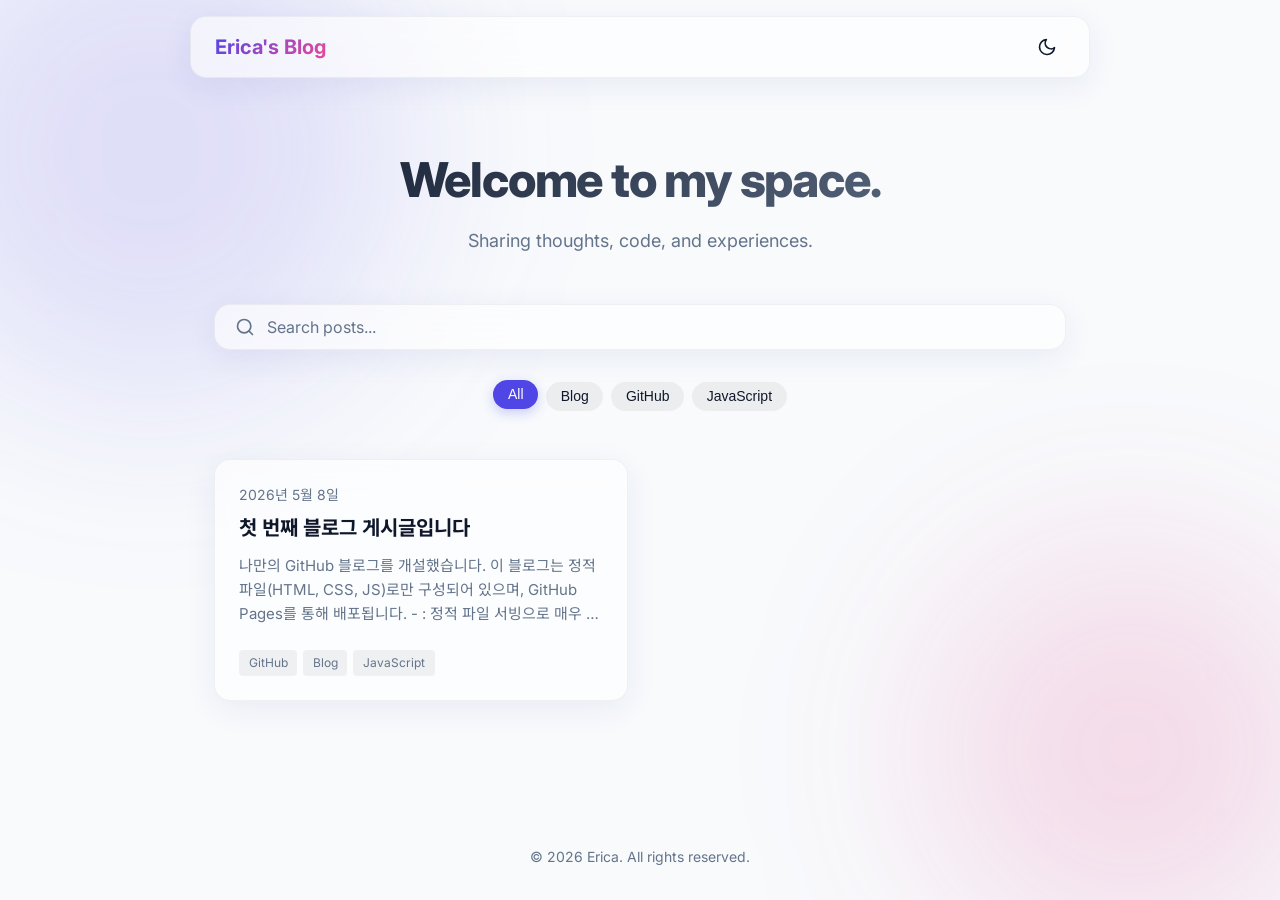
==== index.html @ 8cc96558 "Initial commit for my GitHub blog" ====
<!DOCTYPE html>
<html lang="ko">
<head>
  <meta charset="UTF-8">
  <meta name="viewport" content="width=device-width, initial-scale=1.0">
  <title>My GitHub Blog</title>
  <meta name="description" content="개발 블로그입니다.">
  <link rel="preconnect" href="https://fonts.googleapis.com">
  <link rel="preconnect" href="https://fonts.gstatic.com" crossorigin>
  <link href="https://fonts.googleapis.com/css2?family=Inter:wght@400;500;600;700;800&family=Noto+Sans+KR:wght@400;500;700&display=swap" rel="stylesheet">
  <link rel="stylesheet" href="css/style.css">
  <link rel="stylesheet" href="css/prism.css">
</head>
<body class="theme-dark">
  <div class="glow-blob glow-blob-1"></div>
  <div class="glow-blob glow-blob-2"></div>
  
  <header class="header glass">
    <div class="container header-content">
      <a href="index.html" class="logo">Erica's Blog</a>
      <div class="header-actions">
        <button id="theme-toggle" class="icon-btn" aria-label="Toggle Theme">
          <svg class="moon-icon" xmlns="http://www.w3.org/2000/svg" width="20" height="20" viewBox="0 0 24 24" fill="none" stroke="currentColor" stroke-width="2" stroke-linecap="round" stroke-linejoin="round"><path d="M21 12.79A9 9 0 1 1 11.21 3 7 7 0 0 0 21 12.79z"></path></svg>
          <svg class="sun-icon" xmlns="http://www.w3.org/2000/svg" width="20" height="20" viewBox="0 0 24 24" fill="none" stroke="currentColor" stroke-width="2" stroke-linecap="round" stroke-linejoin="round"><circle cx="12" cy="12" r="5"></circle><line x1="12" y1="1" x2="12" y2="3"></line><line x1="12" y1="21" x2="12" y2="23"></line><line x1="4.22" y1="4.22" x2="5.64" y2="5.64"></line><line x1="18.36" y1="18.36" x2="19.78" y2="19.78"></line><line x1="1" y1="12" x2="3" y2="12"></line><line x1="21" y1="12" x2="23" y2="12"></line><line x1="4.22" y1="19.78" x2="5.64" y2="18.36"></line><line x1="18.36" y1="5.64" x2="19.78" y2="4.22"></line></svg>
        </button>
      </div>
    </div>
  </header>

  <main class="container main-content">
    <section class="hero">
      <h1 class="hero-title">Welcome to my space.</h1>
      <p class="hero-subtitle">Sharing thoughts, code, and experiences.</p>
    </section>

    <div class="search-container glass">
      <svg class="search-icon" xmlns="http://www.w3.org/2000/svg" width="20" height="20" viewBox="0 0 24 24" fill="none" stroke="currentColor" stroke-width="2" stroke-linecap="round" stroke-linejoin="round"><circle cx="11" cy="11" r="8"></circle><line x1="21" y1="21" x2="16.65" y2="16.65"></line></svg>
      <input type="text" id="search-input" placeholder="Search posts..." aria-label="Search posts">
    </div>

    <div class="tags-container" id="tags-container">
      <!-- Tags will be dynamically loaded here -->
    </div>

    <div class="posts-grid" id="posts-container">
      <div class="loading-spinner"></div>
    </div>
  </main>

  <footer class="footer">
    <div class="container">
      <p>&copy; 2026 Erica. All rights reserved.</p>
    </div>
  </footer>

  <script src="js/theme.js"></script>
  <script src="js/search.js"></script>
  <script src="js/app.js"></script>
</body>
</html>
---- css/style.css ----
:root {
  /* Dark Theme variables (Default) */
  --bg-color: #0f1115;
  --text-color: #f1f5f9;
  --text-muted: #94a3b8;
  --glass-bg: rgba(30, 41, 59, 0.4);
  --glass-border: rgba(255, 255, 255, 0.08);
  --glass-shadow: 0 8px 32px 0 rgba(0, 0, 0, 0.37);
  --accent-color: #6366f1;
  --accent-hover: #818cf8;
  --blob-1: rgba(99, 102, 241, 0.3);
  --blob-2: rgba(236, 72, 153, 0.2);
  --card-hover: rgba(255, 255, 255, 0.05);
}

.theme-light {
  --bg-color: #f8fafc;
  --text-color: #0f172a;
  --text-muted: #64748b;
  --glass-bg: rgba(255, 255, 255, 0.6);
  --glass-border: rgba(0, 0, 0, 0.05);
  --glass-shadow: 0 8px 32px 0 rgba(31, 38, 135, 0.07);
  --accent-color: #4f46e5;
  --accent-hover: #4338ca;
  --blob-1: rgba(79, 70, 229, 0.15);
  --blob-2: rgba(219, 39, 119, 0.15);
  --card-hover: rgba(0, 0, 0, 0.02);
}

* {
  margin: 0;
  padding: 0;
  box-sizing: border-box;
}

body {
  font-family: 'Inter', 'Noto Sans KR', sans-serif;
  background-color: var(--bg-color);
  color: var(--text-color);
  line-height: 1.6;
  transition: background-color 0.3s ease, color 0.3s ease;
  overflow-x: hidden;
  position: relative;
  min-height: 100vh;
  display: flex;
  flex-direction: column;
}

/* Background Blobs */
.glow-blob {
  position: fixed;
  border-radius: 50%;
  filter: blur(100px);
  z-index: -1;
  pointer-events: none;
  animation: float 20s ease-in-out infinite;
}

.glow-blob-1 {
  width: 500px;
  height: 500px;
  background: var(--blob-1);
  top: -100px;
  left: -100px;
}

.glow-blob-2 {
  width: 400px;
  height: 400px;
  background: var(--blob-2);
  bottom: -50px;
  right: -50px;
  animation-delay: -10s;
}

@keyframes float {
  0%, 100% { transform: translate(0, 0); }
  33% { transform: translate(30px, -50px); }
  66% { transform: translate(-20px, 20px); }
}

.container {
  max-width: 900px;
  margin: 0 auto;
  padding: 0 1.5rem;
}

/* Glassmorphism utility */
.glass {
  background: var(--glass-bg);
  backdrop-filter: blur(12px);
  -webkit-backdrop-filter: blur(12px);
  border: 1px solid var(--glass-border);
  box-shadow: var(--glass-shadow);
  border-radius: 16px;
}

/* Header */
.header {
  position: sticky;
  top: 1rem;
  z-index: 100;
  margin: 1rem auto;
  width: calc(100% - 2rem);
  max-width: 900px;
  transition: all 0.3s ease;
}

.header-content {
  display: flex;
  justify-content: space-between;
  align-items: center;
  height: 60px;
  padding: 0 1.5rem;
}

.logo {
  font-weight: 700;
  font-size: 1.25rem;
  text-decoration: none;
  color: var(--text-color);
  background: linear-gradient(135deg, var(--accent-color), #ec4899);
  -webkit-background-clip: text;
  -webkit-text-fill-color: transparent;
  display: flex;
  align-items: center;
  gap: 0.5rem;
  transition: opacity 0.2s ease;
}

.logo:hover {
  opacity: 0.8;
}

.icon-btn {
  background: transparent;
  border: none;
  color: var(--text-color);
  cursor: pointer;
  padding: 0.5rem;
  border-radius: 50%;
  display: flex;
  align-items: center;
  justify-content: center;
  transition: background-color 0.2s ease;
}

.icon-btn:hover {
  background-color: var(--glass-border);
}

.theme-light .sun-icon { display: none; }
.theme-dark .moon-icon { display: none; }

/* Main Content */
.main-content {
  flex: 1;
  padding-top: 3rem;
  padding-bottom: 4rem;
}

.hero {
  text-align: center;
  margin-bottom: 3rem;
}

.hero-title {
  font-size: 3rem;
  font-weight: 800;
  letter-spacing: -0.025em;
  margin-bottom: 0.5rem;
  background: linear-gradient(135deg, var(--text-color) 0%, var(--text-muted) 100%);
  -webkit-background-clip: text;
  -webkit-text-fill-color: transparent;
}

.hero-subtitle {
  font-size: 1.125rem;
  color: var(--text-muted);
}

/* Search */
.search-container {
  display: flex;
  align-items: center;
  padding: 0.75rem 1.25rem;
  margin-bottom: 2rem;
  gap: 0.75rem;
  transition: border-color 0.3s ease, box-shadow 0.3s ease;
}

.search-container:focus-within {
  border-color: var(--accent-color);
  box-shadow: 0 0 0 2px rgba(99, 102, 241, 0.2);
}

.search-icon {
  color: var(--text-muted);
}

#search-input {
  flex: 1;
  background: transparent;
  border: none;
  outline: none;
  color: var(--text-color);
  font-size: 1rem;
  font-family: inherit;
}

#search-input::placeholder {
  color: var(--text-muted);
}

/* Tags */
.tags-container {
  display: flex;
  flex-wrap: wrap;
  gap: 0.5rem;
  margin-bottom: 3rem;
  justify-content: center;
}

.tag {
  padding: 0.35rem 0.85rem;
  border-radius: 9999px;
  font-size: 0.875rem;
  font-weight: 500;
  cursor: pointer;
  background: var(--glass-border);
  color: var(--text-color);
  transition: all 0.2s ease;
  border: 1px solid transparent;
}

.tag:hover, .tag.active {
  background: var(--accent-color);
  color: white;
  transform: translateY(-2px);
  box-shadow: 0 4px 12px rgba(99, 102, 241, 0.3);
}

/* Posts Grid */
.posts-grid {
  display: grid;
  grid-template-columns: repeat(auto-fill, minmax(300px, 1fr));
  gap: 1.5rem;
}

.post-card {
  display: block;
  text-decoration: none;
  color: inherit;
  padding: 1.5rem;
  transition: transform 0.3s ease, background-color 0.3s ease;
  height: 100%;
  display: flex;
  flex-direction: column;
}

.post-card:hover {
  transform: translateY(-5px);
  background-color: var(--card-hover);
}

.post-card-date {
  font-size: 0.875rem;
  color: var(--text-muted);
  margin-bottom: 0.5rem;
}

.post-card-title {
  font-size: 1.25rem;
  font-weight: 700;
  margin-bottom: 0.75rem;
  line-height: 1.4;
}

.post-card-excerpt {
  color: var(--text-muted);
  font-size: 0.9375rem;
  margin-bottom: 1.5rem;
  flex: 1;
  display: -webkit-box;
  -webkit-line-clamp: 3;
  -webkit-box-orient: vertical;
  overflow: hidden;
}

.post-card-tags {
  display: flex;
  flex-wrap: wrap;
  gap: 0.375rem;
}

.post-card-tag {
  font-size: 0.75rem;
  padding: 0.2rem 0.6rem;
  background: var(--glass-border);
  border-radius: 4px;
  color: var(--text-muted);
}

/* Post Detail */
.post-container {
  padding: 2.5rem;
  margin-bottom: 2rem;
}

.post-header {
  margin-bottom: 2.5rem;
  padding-bottom: 2rem;
  border-bottom: 1px solid var(--glass-border);
}

.post-title {
  font-size: 2.5rem;
  font-weight: 800;
  margin-bottom: 1rem;
  line-height: 1.3;
}

.post-meta {
  display: flex;
  align-items: center;
  gap: 1rem;
  color: var(--text-muted);
  font-size: 0.9375rem;
}

.post-meta-tags {
  display: flex;
  gap: 0.5rem;
}

/* Markdown Styles */
.markdown-body {
  color: var(--text-color);
  font-size: 1.0625rem;
  line-height: 1.7;
}

.markdown-body h1, .markdown-body h2, .markdown-body h3, .markdown-body h4 {
  margin-top: 2em;
  margin-bottom: 1em;
  font-weight: 700;
  line-height: 1.3;
}

.markdown-body h2 {
  font-size: 1.75rem;
  border-bottom: 1px solid var(--glass-border);
  padding-bottom: 0.5rem;
}

.markdown-body p {
  margin-bottom: 1.25rem;
}

.markdown-body a {
  color: var(--accent-color);
  text-decoration: none;
  transition: color 0.2s;
}

.markdown-body a:hover {
  color: var(--accent-hover);
  text-decoration: underline;
}

.markdown-body ul, .markdown-body ol {
  margin-bottom: 1.25rem;
  padding-left: 1.5rem;
}

.markdown-body li {
  margin-bottom: 0.5rem;
}

.markdown-body blockquote {
  border-left: 4px solid var(--accent-color);
  padding-left: 1rem;
  color: var(--text-muted);
  margin-left: 0;
  margin-bottom: 1.25rem;
  background: var(--glass-border);
  padding: 1rem;
  border-radius: 0 8px 8px 0;
}

.markdown-body code:not([class*="language-"]) {
  background: var(--glass-border);
  padding: 0.2em 0.4em;
  border-radius: 4px;
  font-family: monospace;
  font-size: 0.875em;
  color: #ec4899;
}

.markdown-body pre {
  margin-bottom: 1.5rem;
  border-radius: 8px;
  border: 1px solid var(--glass-border);
}

.markdown-body img {
  max-width: 100%;
  border-radius: 8px;
  margin: 1.5rem 0;
}

/* Comments */
.comments-section {
  padding: 2.5rem;
}

.comments-section h3 {
  margin-bottom: 1.5rem;
  font-size: 1.5rem;
}

/* Footer */
.footer {
  text-align: center;
  padding: 2rem 0;
  color: var(--text-muted);
  font-size: 0.875rem;
}

/* Utilities */
.loading-spinner {
  width: 40px;
  height: 40px;
  border: 3px solid var(--glass-border);
  border-top-color: var(--accent-color);
  border-radius: 50%;
  animation: spin 1s linear infinite;
  margin: 2rem auto;
}

@keyframes spin {
  to { transform: rotate(360deg); }
}

@media (max-width: 768px) {
  .hero-title { font-size: 2.25rem; }
  .post-title { font-size: 2rem; }
  .post-container { padding: 1.5rem; }
  .comments-section { padding: 1.5rem; }
}
---- css/prism.css ----
/* PrismJS 1.29.0 One Dark Theme */
code[class*="language-"], pre[class*="language-"] {
  color: #abb2bf;
  background: none;
  font-family: Consolas, Monaco, 'Andale Mono', 'Ubuntu Mono', monospace;
  font-size: 14px;
  text-align: left;
  white-space: pre;
  word-spacing: normal;
  word-break: normal;
  word-wrap: normal;
  line-height: 1.5;
  -moz-tab-size: 4;
  -o-tab-size: 4;
  tab-size: 4;
  -webkit-hyphens: none;
  -moz-hyphens: none;
  -ms-hyphens: none;
  hyphens: none;
}

pre[class*="language-"] {
  padding: 1em;
  margin: 0.5em 0;
  overflow: auto;
  background: #282c34;
}

:not(pre) > code[class*="language-"] {
  background: #282c34;
  padding: .1em;
  border-radius: .3em;
  white-space: normal;
}

.token.comment, .token.prolog, .token.doctype, .token.cdata { color: #5c6370; }
.token.punctuation { color: #abb2bf; }
.token.namespace { opacity: .7; }
.token.property, .token.tag, .token.boolean, .token.number, .token.constant, .token.symbol, .token.deleted { color: #e06c75; }
.token.selector, .token.attr-name, .token.string, .token.char, .token.builtin, .token.inserted { color: #98c379; }
.token.operator, .token.entity, .token.url, .language-css .token.string, .style .token.string { color: #56b6c2; }
.token.atrule, .token.attr-value, .token.keyword { color: #c678dd; }
.token.function, .token.class-name { color: #61afef; }
.token.regex, .token.important, .token.variable { color: #c678dd; }
.token.important, .token.bold { font-weight: bold; }
.token.italic { font-style: italic; }
.token.entity { cursor: help; }
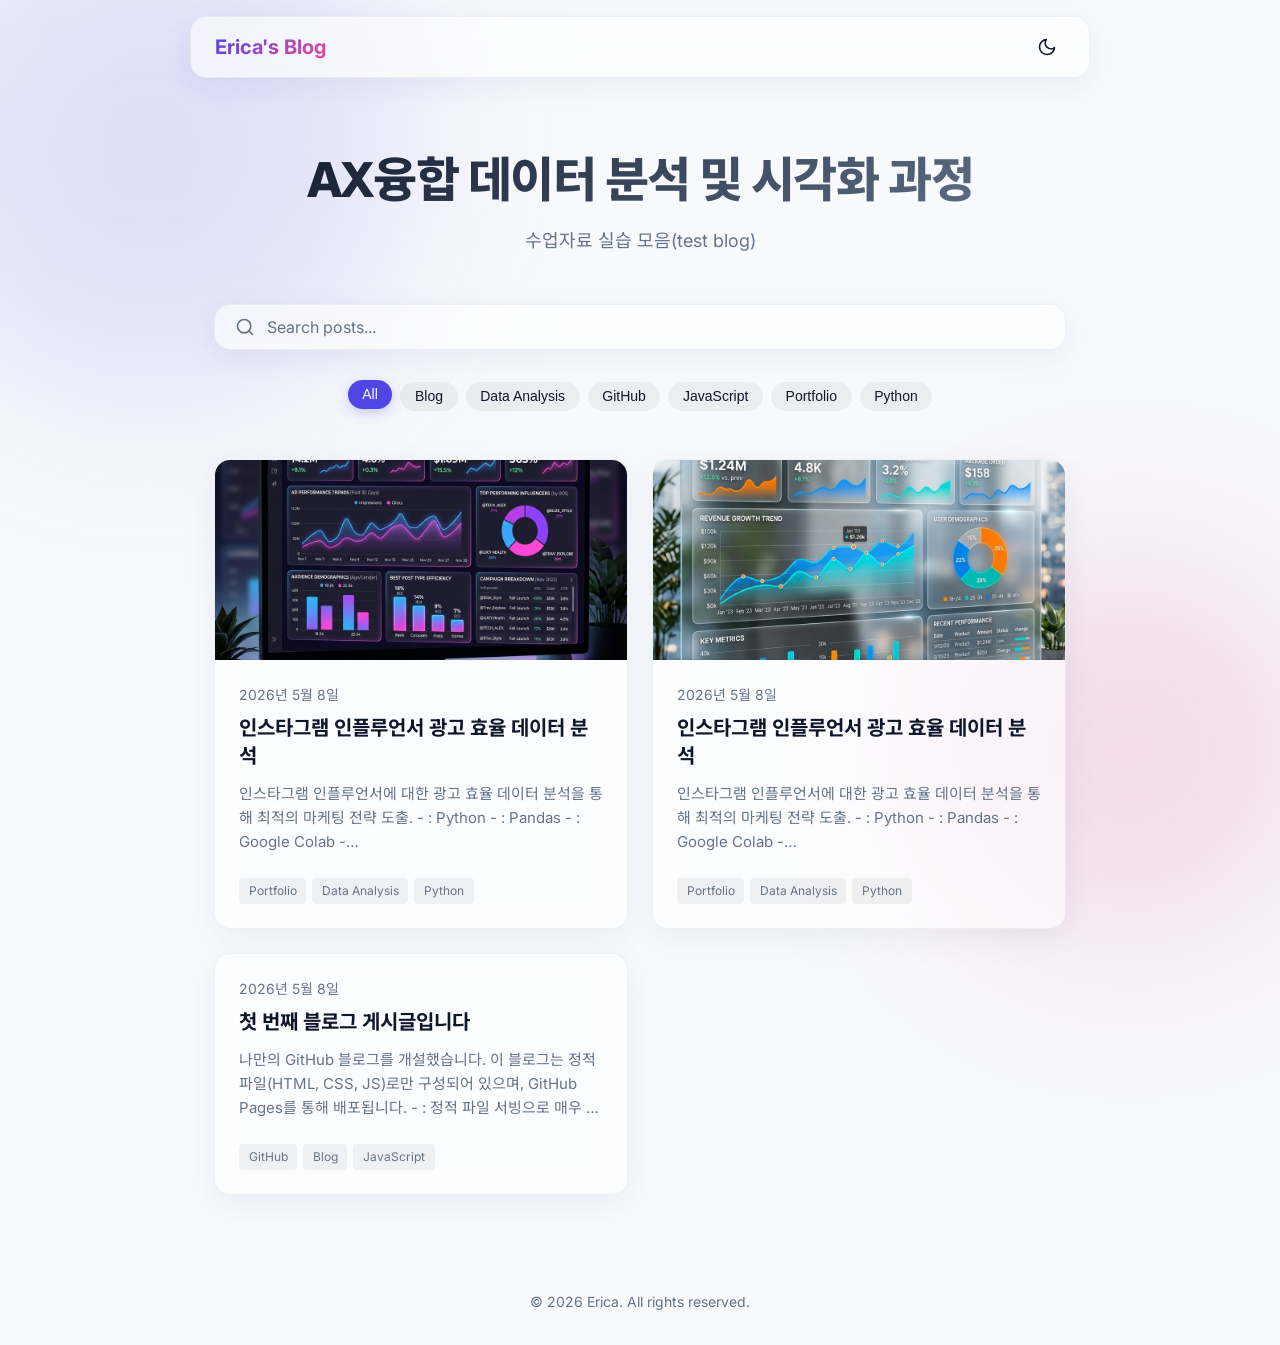
==== commit 343a7269: "style: 메인 화면 문구 수정 및 코드 포맷팅" ====
--- a/index.html
+++ b/index.html
@@ -1,5 +1,6 @@
 <!DOCTYPE html>
 <html lang="ko">
+
 <head>
   <meta charset="UTF-8">
   <meta name="viewport" content="width=device-width, initial-scale=1.0">
@@ -7,21 +8,38 @@
   <meta name="description" content="개발 블로그입니다.">
   <link rel="preconnect" href="https://fonts.googleapis.com">
   <link rel="preconnect" href="https://fonts.gstatic.com" crossorigin>
-  <link href="https://fonts.googleapis.com/css2?family=Inter:wght@400;500;600;700;800&family=Noto+Sans+KR:wght@400;500;700&display=swap" rel="stylesheet">
+  <link
+    href="https://fonts.googleapis.com/css2?family=Inter:wght@400;500;600;700;800&family=Noto+Sans+KR:wght@400;500;700&display=swap"
+    rel="stylesheet">
   <link rel="stylesheet" href="css/style.css">
   <link rel="stylesheet" href="css/prism.css">
 </head>
+
 <body class="theme-dark">
   <div class="glow-blob glow-blob-1"></div>
   <div class="glow-blob glow-blob-2"></div>
-  
+
   <header class="header glass">
     <div class="container header-content">
       <a href="index.html" class="logo">Erica's Blog</a>
       <div class="header-actions">
         <button id="theme-toggle" class="icon-btn" aria-label="Toggle Theme">
-          <svg class="moon-icon" xmlns="http://www.w3.org/2000/svg" width="20" height="20" viewBox="0 0 24 24" fill="none" stroke="currentColor" stroke-width="2" stroke-linecap="round" stroke-linejoin="round"><path d="M21 12.79A9 9 0 1 1 11.21 3 7 7 0 0 0 21 12.79z"></path></svg>
-          <svg class="sun-icon" xmlns="http://www.w3.org/2000/svg" width="20" height="20" viewBox="0 0 24 24" fill="none" stroke="currentColor" stroke-width="2" stroke-linecap="round" stroke-linejoin="round"><circle cx="12" cy="12" r="5"></circle><line x1="12" y1="1" x2="12" y2="3"></line><line x1="12" y1="21" x2="12" y2="23"></line><line x1="4.22" y1="4.22" x2="5.64" y2="5.64"></line><line x1="18.36" y1="18.36" x2="19.78" y2="19.78"></line><line x1="1" y1="12" x2="3" y2="12"></line><line x1="21" y1="12" x2="23" y2="12"></line><line x1="4.22" y1="19.78" x2="5.64" y2="18.36"></line><line x1="18.36" y1="5.64" x2="19.78" y2="4.22"></line></svg>
+          <svg class="moon-icon" xmlns="http://www.w3.org/2000/svg" width="20" height="20" viewBox="0 0 24 24"
+            fill="none" stroke="currentColor" stroke-width="2" stroke-linecap="round" stroke-linejoin="round">
+            <path d="M21 12.79A9 9 0 1 1 11.21 3 7 7 0 0 0 21 12.79z"></path>
+          </svg>
+          <svg class="sun-icon" xmlns="http://www.w3.org/2000/svg" width="20" height="20" viewBox="0 0 24 24"
+            fill="none" stroke="currentColor" stroke-width="2" stroke-linecap="round" stroke-linejoin="round">
+            <circle cx="12" cy="12" r="5"></circle>
+            <line x1="12" y1="1" x2="12" y2="3"></line>
+            <line x1="12" y1="21" x2="12" y2="23"></line>
+            <line x1="4.22" y1="4.22" x2="5.64" y2="5.64"></line>
+            <line x1="18.36" y1="18.36" x2="19.78" y2="19.78"></line>
+            <line x1="1" y1="12" x2="3" y2="12"></line>
+            <line x1="21" y1="12" x2="23" y2="12"></line>
+            <line x1="4.22" y1="19.78" x2="5.64" y2="18.36"></line>
+            <line x1="18.36" y1="5.64" x2="19.78" y2="4.22"></line>
+          </svg>
         </button>
       </div>
     </div>
@@ -29,12 +47,16 @@
 
   <main class="container main-content">
     <section class="hero">
-      <h1 class="hero-title">Welcome to my space.</h1>
-      <p class="hero-subtitle">Sharing thoughts, code, and experiences.</p>
+      <h1 class="hero-title">AX융합 데이터 분석 및 시각화 과정</h1>
+      <p class="hero-subtitle">수업자료 실습 모음(test blog)</p>
     </section>
 
     <div class="search-container glass">
-      <svg class="search-icon" xmlns="http://www.w3.org/2000/svg" width="20" height="20" viewBox="0 0 24 24" fill="none" stroke="currentColor" stroke-width="2" stroke-linecap="round" stroke-linejoin="round"><circle cx="11" cy="11" r="8"></circle><line x1="21" y1="21" x2="16.65" y2="16.65"></line></svg>
+      <svg class="search-icon" xmlns="http://www.w3.org/2000/svg" width="20" height="20" viewBox="0 0 24 24" fill="none"
+        stroke="currentColor" stroke-width="2" stroke-linecap="round" stroke-linejoin="round">
+        <circle cx="11" cy="11" r="8"></circle>
+        <line x1="21" y1="21" x2="16.65" y2="16.65"></line>
+      </svg>
       <input type="text" id="search-input" placeholder="Search posts..." aria-label="Search posts">
     </div>
 
@@ -57,4 +79,5 @@
   <script src="js/search.js"></script>
   <script src="js/app.js"></script>
 </body>
-</html>
+
+</html>
--- a/css/style.css
+++ b/css/style.css
@@ -74,9 +74,19 @@
 }
 
 @keyframes float {
-  0%, 100% { transform: translate(0, 0); }
-  33% { transform: translate(30px, -50px); }
-  66% { transform: translate(-20px, 20px); }
+
+  0%,
+  100% {
+    transform: translate(0, 0);
+  }
+
+  33% {
+    transform: translate(30px, -50px);
+  }
+
+  66% {
+    transform: translate(-20px, 20px);
+  }
 }
 
 .container {
@@ -149,8 +159,13 @@
   background-color: var(--glass-border);
 }
 
-.theme-light .sun-icon { display: none; }
-.theme-dark .moon-icon { display: none; }
+.theme-light .sun-icon {
+  display: none;
+}
+
+.theme-dark .moon-icon {
+  display: none;
+}
 
 /* Main Content */
 .main-content {
@@ -233,7 +248,8 @@
   border: 1px solid transparent;
 }
 
-.tag:hover, .tag.active {
+.tag:hover,
+.tag.active {
   background: var(--accent-color);
   color: white;
   transform: translateY(-2px);
@@ -251,11 +267,27 @@
   display: block;
   text-decoration: none;
   color: inherit;
-  padding: 1.5rem;
+  padding: 0;
+  overflow: hidden;
   transition: transform 0.3s ease, background-color 0.3s ease;
   height: 100%;
   display: flex;
   flex-direction: column;
+}
+
+.post-card-image {
+  width: 100%;
+  height: 200px;
+  background-size: cover;
+  background-position: center;
+  border-bottom: 1px solid var(--glass-border);
+}
+
+.post-card-content {
+  padding: 1.5rem;
+  display: flex;
+  flex-direction: column;
+  flex: 1;
 }
 
 .post-card:hover {
@@ -340,7 +372,10 @@
   line-height: 1.7;
 }
 
-.markdown-body h1, .markdown-body h2, .markdown-body h3, .markdown-body h4 {
+.markdown-body h1,
+.markdown-body h2,
+.markdown-body h3,
+.markdown-body h4 {
   margin-top: 2em;
   margin-bottom: 1em;
   font-weight: 700;
@@ -368,7 +403,8 @@
   text-decoration: underline;
 }
 
-.markdown-body ul, .markdown-body ol {
+.markdown-body ul,
+.markdown-body ol {
   margin-bottom: 1.25rem;
   padding-left: 1.5rem;
 }
@@ -439,12 +475,25 @@
 }
 
 @keyframes spin {
-  to { transform: rotate(360deg); }
+  to {
+    transform: rotate(360deg);
+  }
 }
 
 @media (max-width: 768px) {
-  .hero-title { font-size: 2.25rem; }
-  .post-title { font-size: 2rem; }
-  .post-container { padding: 1.5rem; }
-  .comments-section { padding: 1.5rem; }
-}
+  .hero-title {
+    font-size: 2.25rem;
+  }
+
+  .post-title {
+    font-size: 2rem;
+  }
+
+  .post-container {
+    padding: 1.5rem;
+  }
+
+  .comments-section {
+    padding: 1.5rem;
+  }
+}
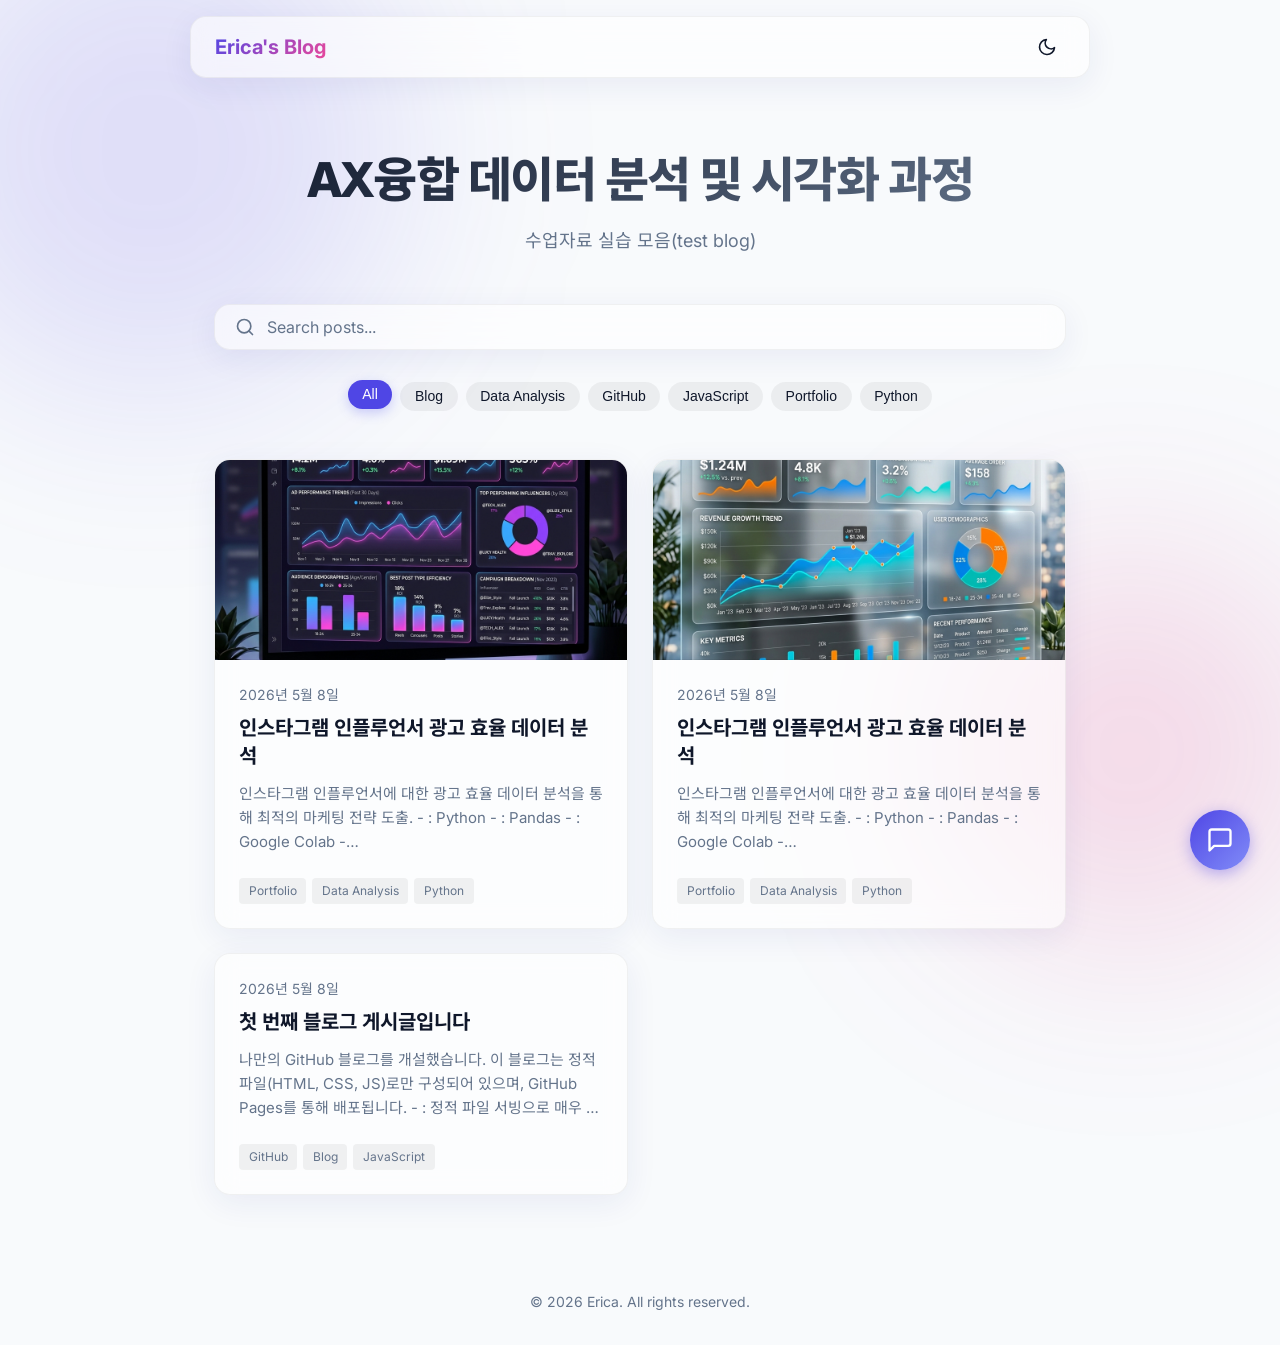
==== commit a8e442a7: "Integrate chatbot widget into main page" ====
--- a/index.html
+++ b/index.html
@@ -78,6 +78,140 @@
   <script src="js/theme.js"></script>
   <script src="js/search.js"></script>
   <script src="js/app.js"></script>
+  <!-- CHATBOT WIDGET START -->
+  <style>
+    .chat-widget-wrapper {
+      --chat-primary: #4F46E5;
+      --chat-secondary: #818CF8;
+      --chat-bg: #FFFFFF;
+      --chat-text-main: #1F2937;
+      --chat-text-light: #6B7280;
+      font-family: 'Pretendard', 'Inter', sans-serif;
+    }
+    .chat-widget-button {
+      position: fixed; bottom: 30px; right: 30px; width: 60px; height: 60px; border-radius: 50%;
+      background: linear-gradient(135deg, var(--chat-primary), var(--chat-secondary)); color: white;
+      display: flex; justify-content: center; align-items: center; cursor: pointer;
+      box-shadow: 0 4px 15px rgba(79, 70, 229, 0.4); z-index: 9999; transition: transform 0.3s ease, box-shadow 0.3s ease;
+    }
+    .chat-widget-button:hover { transform: scale(1.1); box-shadow: 0 6px 20px rgba(79, 70, 229, 0.6); }
+    .chat-container {
+      position: fixed; bottom: 100px; right: 30px; width: 350px; height: 550px; background-color: var(--chat-bg);
+      border-radius: 20px; box-shadow: 0 10px 30px rgba(0, 0, 0, 0.15); display: flex; flex-direction: column;
+      overflow: hidden; z-index: 9998; opacity: 0; pointer-events: none; transform: translateY(20px);
+      transition: opacity 0.3s ease, transform 0.3s ease;
+    }
+    .chat-container.open { opacity: 1; pointer-events: auto; transform: translateY(0); }
+    .chat-header {
+      background: linear-gradient(135deg, var(--chat-primary), var(--chat-secondary)); color: white; padding: 20px;
+      text-align: center; font-weight: bold; font-size: 1.2rem; position: relative;
+    }
+    .close-btn { position: absolute; top: 18px; right: 20px; background: none; border: none; color: white; cursor: pointer; font-size: 1.2rem; }
+    .chat-messages { flex: 1; padding: 20px; overflow-y: auto; display: flex; flex-direction: column; gap: 15px; }
+    .chat-message { max-width: 80%; padding: 12px 16px; border-radius: 15px; font-size: 0.95rem; line-height: 1.4; word-wrap: break-word; }
+    .chat-message.bot { background-color: #F3F4F6; color: var(--chat-text-main); align-self: flex-start; border-bottom-left-radius: 5px; }
+    .chat-message.user { background-color: var(--chat-primary); color: white; align-self: flex-end; border-bottom-right-radius: 5px; }
+    .chat-input-area { padding: 15px; background-color: white; border-top: 1px solid #E5E7EB; display: flex; gap: 10px; }
+    .chat-input { flex: 1; padding: 12px 15px; border: 1px solid #E5E7EB; border-radius: 25px; outline: none; font-size: 0.95rem; }
+    .chat-input:focus { border-color: var(--chat-primary); }
+    .chat-send-btn { background-color: var(--chat-primary); color: white; border: none; width: 45px; height: 45px; border-radius: 50%; cursor: pointer; display: flex; justify-content: center; align-items: center; }
+    .chat-typing-indicator { display: none; align-self: flex-start; background-color: #F3F4F6; padding: 12px 16px; border-radius: 15px; border-bottom-left-radius: 5px; }
+    .chat-dot { display: inline-block; width: 6px; height: 6px; background-color: var(--chat-text-light); border-radius: 50%; margin: 0 2px; animation: chat-bounce 1.4s infinite ease-in-out both; }
+    .chat-dot:nth-child(1) { animation-delay: -0.32s; } .chat-dot:nth-child(2) { animation-delay: -0.16s; }
+    @keyframes chat-bounce { 0%, 80%, 100% { transform: scale(0); } 40% { transform: scale(1); } }
+  </style>
+
+  <div class="chat-widget-wrapper">
+    <div class="chat-widget-button" id="chatWidgetButton" onclick="toggleChat()">
+      <svg id="widgetIcon" width="28" height="28" viewBox="0 0 24 24" fill="none" stroke="currentColor" stroke-width="2" stroke-linecap="round" stroke-linejoin="round">
+        <path d="M21 15a2 2 0 0 1-2 2H7l-4 4V5a2 2 0 0 1 2-2h14a2 2 0 0 1 2 2z"></path>
+      </svg>
+    </div>
+    <div class="chat-container" id="chatContainer">
+      <div class="chat-header">홍길동 AI 어시스턴트 🤖<button class="close-btn" onclick="toggleChat()">✕</button></div>
+      <div class="chat-messages" id="chatMessages">
+        <div class="chat-typing-indicator" id="typingIndicator">
+          <div class="chat-dot"></div><div class="chat-dot"></div><div class="chat-dot"></div>
+        </div>
+      </div>
+      <div class="chat-input-area">
+        <input type="text" id="userInput" class="chat-input" placeholder="질문을 입력해주세요..." onkeypress="handleKeyPress(event)">
+        <button class="chat-send-btn" onclick="sendMessage()">
+          <svg width="20" height="20" viewBox="0 0 24 24" fill="none" stroke="currentColor" stroke-width="2" stroke-linecap="round" stroke-linejoin="round">
+            <line x1="22" y1="2" x2="11" y2="13"></line><polygon points="22 2 15 22 11 13 2 9 22 2"></polygon>
+          </svg>
+        </button>
+      </div>
+    </div>
+  </div>
+
+  <script>
+    function generateSessionId() { return Math.random().toString(36).substring(2, 15) + Math.random().toString(36).substring(2, 15); }
+    let chatSessionId = localStorage.getItem('chatbot_session_id');
+    if (!chatSessionId) { chatSessionId = generateSessionId(); localStorage.setItem('chatbot_session_id', chatSessionId); }
+    
+    const CHAT_WEBHOOK_URL = 'https://signectionlab.app.n8n.cloud/webhook/chat'; 
+    let isChatOpen = false; let isChatInitialized = false;
+
+    function toggleChat() {
+      isChatOpen = !isChatOpen;
+      const container = document.getElementById('chatContainer');
+      const icon = document.getElementById('widgetIcon');
+      if (isChatOpen) {
+        container.classList.add('open');
+        icon.innerHTML = '<line x1="18" y1="6" x2="6" y2="18"></line><line x1="6" y1="6" x2="18" y2="18"></line>';
+        if (!isChatInitialized) { sendInitMessage(); isChatInitialized = true; }
+      } else {
+        container.classList.remove('open');
+        icon.innerHTML = '<path d="M21 15a2 2 0 0 1-2 2H7l-4 4V5a2 2 0 0 1 2-2h14a2 2 0 0 1 2 2z"></path>';
+      }
+    }
+
+    function addMessage(text, sender) {
+      const msgDiv = document.createElement('div');
+      msgDiv.classList.add('chat-message', sender);
+      msgDiv.innerHTML = text.replace(/\n/g, '<br>');
+      const msgs = document.getElementById('chatMessages');
+      msgs.insertBefore(msgDiv, document.getElementById('typingIndicator'));
+      msgs.scrollTop = msgs.scrollHeight;
+    }
+
+    function showTyping() { document.getElementById('typingIndicator').style.display = 'block'; document.getElementById('chatMessages').scrollTop = document.getElementById('chatMessages').scrollHeight; }
+    function hideTyping() { document.getElementById('typingIndicator').style.display = 'none'; }
+
+    async function sendMessage() {
+      const input = document.getElementById('userInput');
+      const text = input.value.trim();
+      if (!text) return;
+      addMessage(text, 'user');
+      input.value = '';
+      showTyping();
+      try {
+        const response = await fetch(CHAT_WEBHOOK_URL, { method: 'POST', headers: { 'Content-Type': 'application/json' }, body: JSON.stringify({ action: 'sendMessage', message: text, sessionId: chatSessionId }) });
+        const data = await response.json();
+        hideTyping();
+        if (data && data.output) addMessage(data.output, 'bot');
+        else addMessage('응답 형식이 올바르지 않습니다.', 'bot');
+      } catch (error) {
+        hideTyping(); addMessage('서버와 통신하는 중 오류가 발생했습니다.', 'bot');
+      }
+    }
+
+    function handleKeyPress(event) { if (event.key === 'Enter') sendMessage(); }
+
+    async function sendInitMessage() {
+      showTyping();
+      try {
+        const response = await fetch(CHAT_WEBHOOK_URL, { method: 'POST', headers: { 'Content-Type': 'application/json' }, body: JSON.stringify({ action: 'sendMessage', message: 'init', sessionId: chatSessionId }) });
+        const data = await response.json();
+        hideTyping();
+        if (data && data.output) addMessage(data.output, 'bot');
+      } catch (error) {
+        hideTyping();
+        addMessage('안녕하세요! 홍길동의 포트폴리오 AI 어시스턴트입니다 😊\n저에 대해 궁금하신 점을 물어보세요.', 'bot');
+      }
+    }
+  </script>
+  <!-- CHATBOT WIDGET END -->
 </body>
-
 </html>
